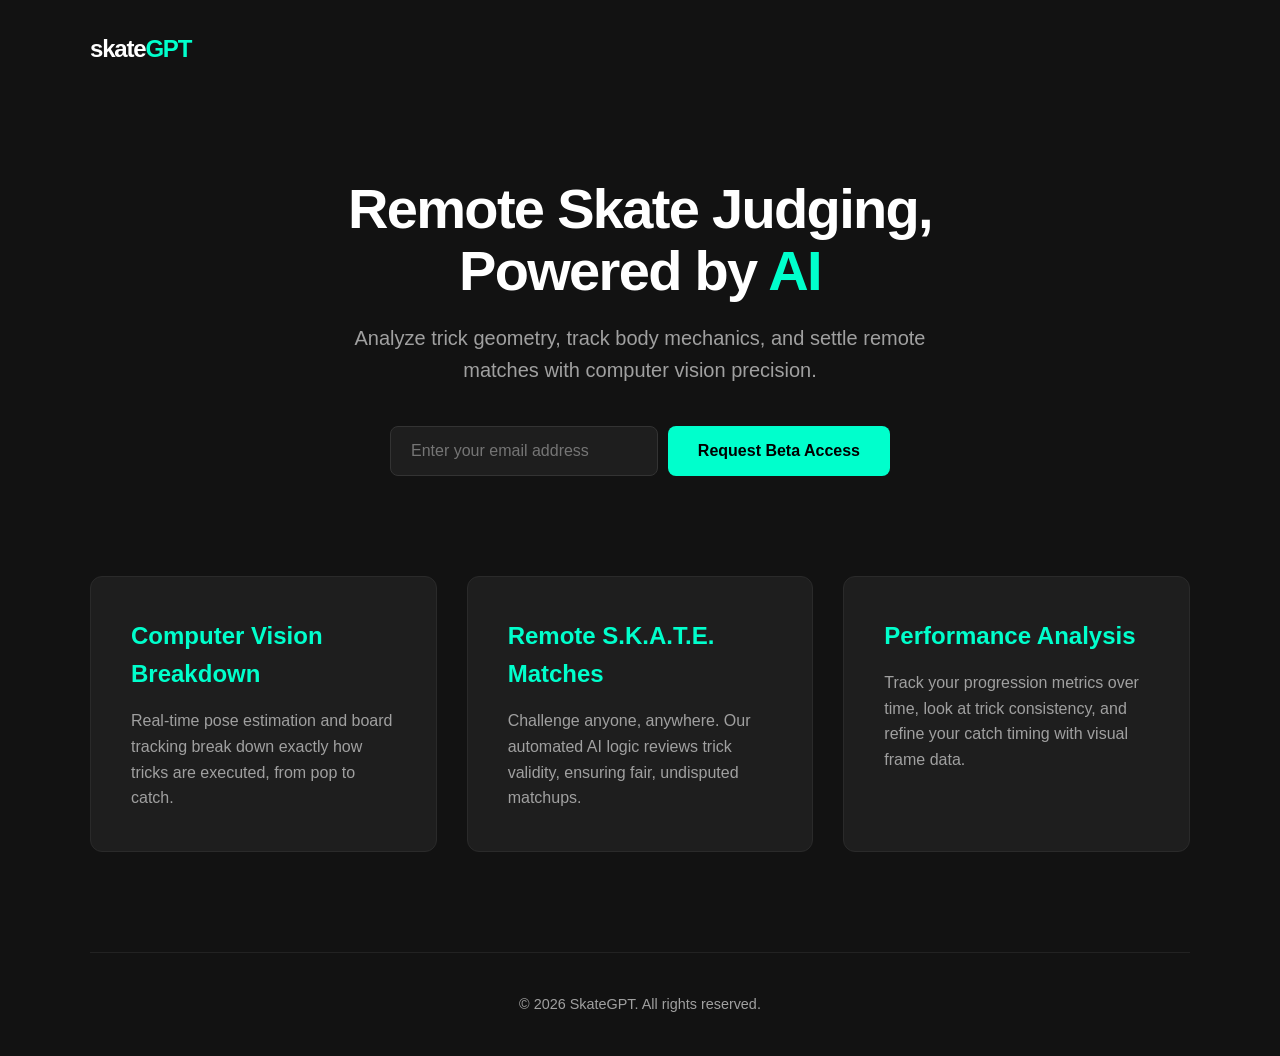
==== html/index.html @ b6791f9b "first commit" ====
<!DOCTYPE html>
<html lang="en">
<head>
    <meta charset="UTF-8">
    <meta name="viewport" content="width=device-width, initial-scale=1.0">
    <title>SkateGPT - AI Skateboarding Judge & Analysis</title>
    <style>
        :root {
            --bg-color: #121212;
            --surface-color: #1e1e1e;
            --accent-color: #00ffcc;
            --text-main: #ffffff;
            --text-muted: #a0a0a0;
        }

        * {
            box-sizing: border-box;
            margin: 0;
            padding: 0;
        }

        body {
            font-family: -apple-system, BlinkMacSystemFont, 'Segoe UI', Roboto, Helvetica, Arial, sans-serif;
            background-color: var(--bg-color);
            color: var(--text-main);
            line-height: 1.6;
            padding: 0 20px;
        }

        header {
            max-width: 1100px;
            margin: 0 auto;
            padding: 30px 0;
            display: flex;
            justify-content: space-between;
            align-items: center;
        }

        .logo {
            font-size: 1.5rem;
            font-weight: 800;
            letter-spacing: -0.05em;
        }

        .logo span {
            color: var(--accent-color);
        }

        .hero {
            max-width: 800px;
            margin: 80px auto;
            text-align: center;
        }

        .hero h1 {
            font-size: 3.5rem;
            font-weight: 800;
            line-height: 1.1;
            margin-bottom: 20px;
            letter-spacing: -0.03em;
        }

        .hero h1 span {
            color: var(--accent-color);
        }

        .hero p {
            font-size: 1.25rem;
            color: var(--text-muted);
            margin-bottom: 40px;
            max-width: 600px;
            margin-left: auto;
            margin-right: auto;
        }

        .cta-form {
            display: flex;
            justify-content: center;
            gap: 10px;
            max-width: 500px;
            margin: 0 auto;
        }

        .cta-form input[type="email"] {
            flex: 1;
            padding: 15px 20px;
            border-radius: 8px;
            border: 1px solid #333;
            background-color: var(--surface-color);
            color: var(--text-main);
            font-size: 1rem;
            outline: none;
        }

        .cta-form input[type="email"]:focus {
            border-color: var(--accent-color);
        }

        .cta-form button {
            padding: 15px 30px;
            background-color: var(--accent-color);
            color: #000;
            border: none;
            border-radius: 8px;
            font-size: 1rem;
            font-weight: 700;
            cursor: pointer;
            transition: opacity 0.2s;
        }

        .cta-form button:hover {
            opacity: 0.9;
        }

        .features {
            max-width: 1100px;
            margin: 100px auto;
            display: grid;
            grid-template-columns: repeat(auto-fit, minmax(300px, 15fr));
            gap: 30px;
        }

        .feature-card {
            background-color: var(--surface-color);
            padding: 40px;
            border-radius: 12px;
            border: 1px solid #2a2a2a;
        }

        .feature-card h3 {
            font-size: 1.5rem;
            margin-bottom: 15px;
            color: var(--accent-color);
        }

        .feature-card p {
            color: var(--text-muted);
        }

        footer {
            text-align: center;
            padding: 40px 0;
            color: var(--text-muted);
            font-size: 0.9rem;
            border-top: 1px solid #222;
            max-width: 1100px;
            margin: 0 auto;
        }

        @media (max-width: 600px) {
            .hero h1 { font-size: 2.5rem; }
            .cta-form { flex-direction: column; }
        }
    </style>
</head>
<body>

    <header>
        <div class="logo">skate<span>GPT</span></div>
    </header>

    <section class="hero">
        <h1>Remote Skate Judging, Powered by <span>AI</span></h1>
        <p>Analyze trick geometry, track body mechanics, and settle remote matches with computer vision precision.</p>
        
        <form class="cta-form" onsubmit="event.preventDefault(); alert('Stoked to have you on board! We will notify you when the beta drops.');">
            <input type="email" placeholder="Enter your email address" required>
            <button type="submit">Request Beta Access</button>
        </form>
    </section>

    <section class="features">
        <div class="feature-card">
            <h3>Computer Vision Breakdown</h3>
            <p>Real-time pose estimation and board tracking break down exactly how tricks are executed, from pop to catch.</p>
        </div>
        <div class="feature-card">
            <h3>Remote S.K.A.T.E. Matches</h3>
            <p>Challenge anyone, anywhere. Our automated AI logic reviews trick validity, ensuring fair, undisputed matchups.</p>
        </div>
        <div class="feature-card">
            <h3>Performance Analysis</h3>
            <p>Track your progression metrics over time, look at trick consistency, and refine your catch timing with visual frame data.</p>
        </div>
    </section>

    <footer>
        <p>&copy; 2026 SkateGPT. All rights reserved.</p>
    </footer>

</body>
</html>
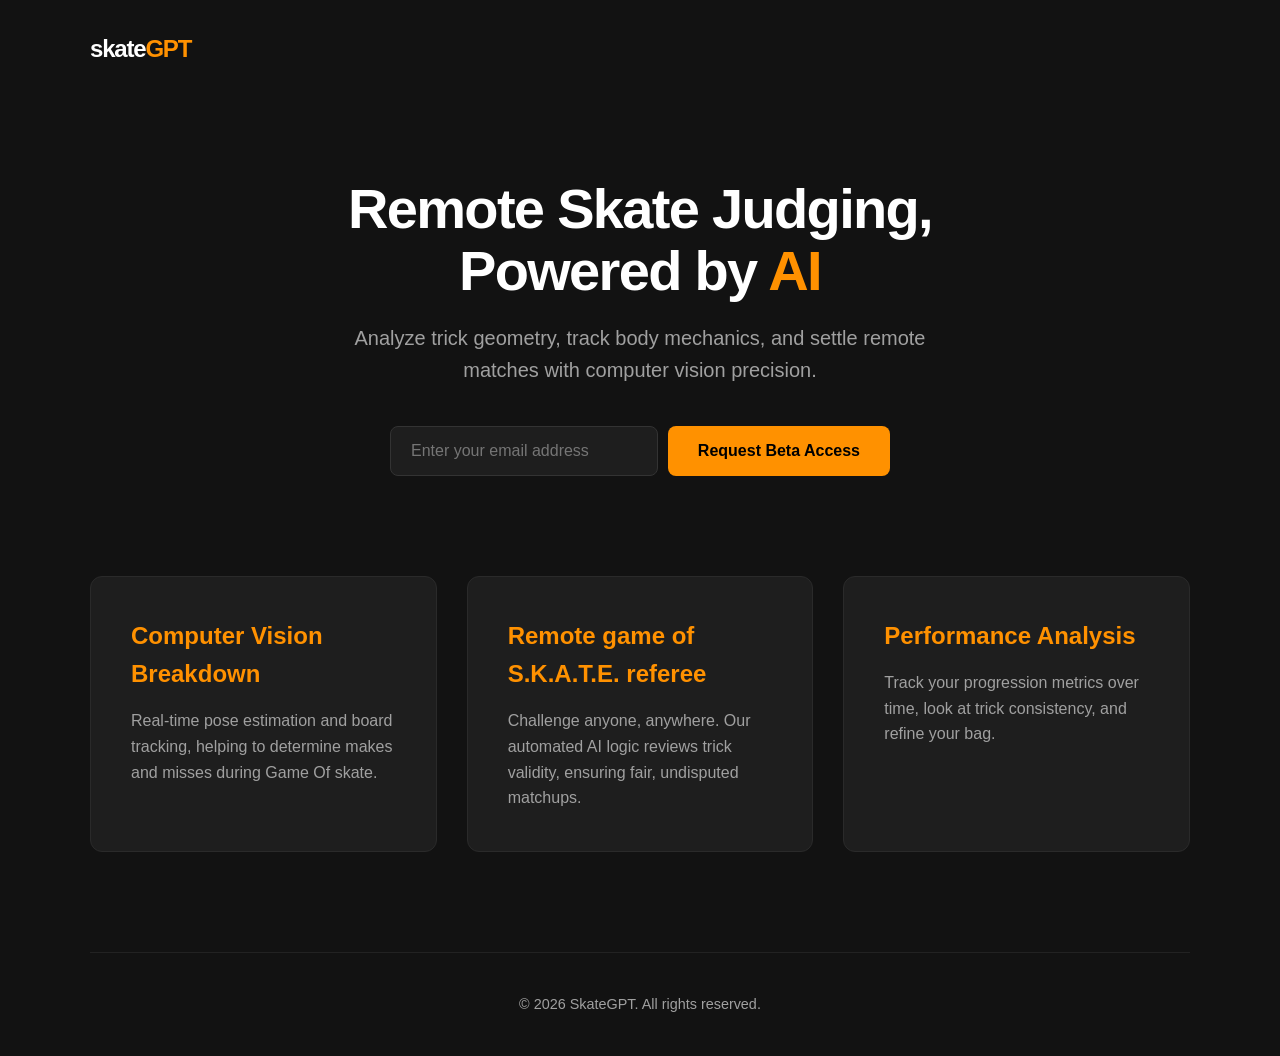
==== commit 7b902408: "fleshing out the outline of the site" ====
--- a/html/index.html
+++ b/html/index.html
@@ -1,192 +1,65 @@
-<!DOCTYPE html>
+<!doctype html>
 <html lang="en">
-<head>
-    <meta charset="UTF-8">
-    <meta name="viewport" content="width=device-width, initial-scale=1.0">
-    <title>SkateGPT - AI Skateboarding Judge & Analysis</title>
-    <style>
-        :root {
-            --bg-color: #121212;
-            --surface-color: #1e1e1e;
-            --accent-color: #00ffcc;
-            --text-main: #ffffff;
-            --text-muted: #a0a0a0;
-        }
+  <head>
+    <meta charset="UTF-8" />
+    <meta name="viewport" content="width=device-width, initial-scale=1.0" />
+    <meta name="description" content="a skatebard-centric narrow Ai, zeroed in on skate stuff, and creating a computer vision referee for remote games of skate.">
+    <link rel="stylesheet" href="css/styles.css">
+    <title>SkateGPT - Skateboard-centric Ai</title>
+  </head>
 
-        * {
-            box-sizing: border-box;
-            margin: 0;
-            padding: 0;
-        }
-
-        body {
-            font-family: -apple-system, BlinkMacSystemFont, 'Segoe UI', Roboto, Helvetica, Arial, sans-serif;
-            background-color: var(--bg-color);
-            color: var(--text-main);
-            line-height: 1.6;
-            padding: 0 20px;
-        }
-
-        header {
-            max-width: 1100px;
-            margin: 0 auto;
-            padding: 30px 0;
-            display: flex;
-            justify-content: space-between;
-            align-items: center;
-        }
-
-        .logo {
-            font-size: 1.5rem;
-            font-weight: 800;
-            letter-spacing: -0.05em;
-        }
-
-        .logo span {
-            color: var(--accent-color);
-        }
-
-        .hero {
-            max-width: 800px;
-            margin: 80px auto;
-            text-align: center;
-        }
-
-        .hero h1 {
-            font-size: 3.5rem;
-            font-weight: 800;
-            line-height: 1.1;
-            margin-bottom: 20px;
-            letter-spacing: -0.03em;
-        }
-
-        .hero h1 span {
-            color: var(--accent-color);
-        }
-
-        .hero p {
-            font-size: 1.25rem;
-            color: var(--text-muted);
-            margin-bottom: 40px;
-            max-width: 600px;
-            margin-left: auto;
-            margin-right: auto;
-        }
-
-        .cta-form {
-            display: flex;
-            justify-content: center;
-            gap: 10px;
-            max-width: 500px;
-            margin: 0 auto;
-        }
-
-        .cta-form input[type="email"] {
-            flex: 1;
-            padding: 15px 20px;
-            border-radius: 8px;
-            border: 1px solid #333;
-            background-color: var(--surface-color);
-            color: var(--text-main);
-            font-size: 1rem;
-            outline: none;
-        }
-
-        .cta-form input[type="email"]:focus {
-            border-color: var(--accent-color);
-        }
-
-        .cta-form button {
-            padding: 15px 30px;
-            background-color: var(--accent-color);
-            color: #000;
-            border: none;
-            border-radius: 8px;
-            font-size: 1rem;
-            font-weight: 700;
-            cursor: pointer;
-            transition: opacity 0.2s;
-        }
-
-        .cta-form button:hover {
-            opacity: 0.9;
-        }
-
-        .features {
-            max-width: 1100px;
-            margin: 100px auto;
-            display: grid;
-            grid-template-columns: repeat(auto-fit, minmax(300px, 15fr));
-            gap: 30px;
-        }
-
-        .feature-card {
-            background-color: var(--surface-color);
-            padding: 40px;
-            border-radius: 12px;
-            border: 1px solid #2a2a2a;
-        }
-
-        .feature-card h3 {
-            font-size: 1.5rem;
-            margin-bottom: 15px;
-            color: var(--accent-color);
-        }
-
-        .feature-card p {
-            color: var(--text-muted);
-        }
-
-        footer {
-            text-align: center;
-            padding: 40px 0;
-            color: var(--text-muted);
-            font-size: 0.9rem;
-            border-top: 1px solid #222;
-            max-width: 1100px;
-            margin: 0 auto;
-        }
-
-        @media (max-width: 600px) {
-            .hero h1 { font-size: 2.5rem; }
-            .cta-form { flex-direction: column; }
-        }
-    </style>
-</head>
-<body>
-
+  <body>
     <header>
-        <div class="logo">skate<span>GPT</span></div>
+      <div class="logo">skate<span>GPT</span></div>
     </header>
 
     <section class="hero">
-        <h1>Remote Skate Judging, Powered by <span>AI</span></h1>
-        <p>Analyze trick geometry, track body mechanics, and settle remote matches with computer vision precision.</p>
-        
-        <form class="cta-form" onsubmit="event.preventDefault(); alert('Stoked to have you on board! We will notify you when the beta drops.');">
-            <input type="email" placeholder="Enter your email address" required>
-            <button type="submit">Request Beta Access</button>
-        </form>
+      <h1>Remote Skate Judging, Powered by <span>AI</span></h1>
+      <p>
+        Analyze trick geometry, track body mechanics, and settle remote matches
+        with computer vision precision.
+      </p>
+
+      <form
+        class="cta-form"
+        onsubmit="
+          event.preventDefault();
+          alert(
+            'Stoked to have you on board! We will notify you when the beta drops.',
+          );
+        "
+      >
+        <input type="email" placeholder="Enter your email address" required />
+        <button type="submit">Request Beta Access</button>
+      </form>
     </section>
 
     <section class="features">
-        <div class="feature-card">
-            <h3>Computer Vision Breakdown</h3>
-            <p>Real-time pose estimation and board tracking break down exactly how tricks are executed, from pop to catch.</p>
-        </div>
-        <div class="feature-card">
-            <h3>Remote S.K.A.T.E. Matches</h3>
-            <p>Challenge anyone, anywhere. Our automated AI logic reviews trick validity, ensuring fair, undisputed matchups.</p>
-        </div>
-        <div class="feature-card">
-            <h3>Performance Analysis</h3>
-            <p>Track your progression metrics over time, look at trick consistency, and refine your catch timing with visual frame data.</p>
-        </div>
+      <div class="feature-card">
+        <h3>Computer Vision Breakdown</h3>
+        <p>
+          Real-time pose estimation and board tracking, helping to determine makes and misses during Game Of skate.
+
+        </p>
+      </div>
+      <div class="feature-card">
+        <h3>Remote game of S.K.A.T.E. referee</h3>
+        <p>
+          Challenge anyone, anywhere. Our automated AI logic reviews trick
+          validity, ensuring fair, undisputed matchups.
+        </p>
+      </div>
+      <div class="feature-card">
+        <h3>Performance Analysis</h3>
+        <p>
+          Track your progression metrics over time, look at trick consistency,
+          and refine your bag.
+        </p>
+      </div>
     </section>
 
     <footer>
-        <p>&copy; 2026 SkateGPT. All rights reserved.</p>
+      <p>&copy; 2026 SkateGPT. All rights reserved.</p>
     </footer>
-
-</body>
-</html>+  </body>
+</html>
--- a/html/css/styles.css
+++ b/html/css/styles.css
@@ -0,0 +1,152 @@
+:root {
+  --bg-color: #121212;
+  --surface-color: #1e1e1e;
+  --accent-color: #ff9100;
+  --text-main: #ffffff;
+  --text-muted: #a0a0a0;
+}
+
+* {
+  box-sizing: border-box;
+  margin: 0;
+  padding: 0;
+}
+
+body {
+  font-family: -apple-system, BlinkMacSystemFont, "Segoe UI", Roboto, Helvetica, Arial, sans-serif;
+  background-color: var(--bg-color);
+  color: var(--text-main);
+  line-height: 1.6;
+  padding: 0 20px;
+}
+
+header {
+  max-width: 1100px;
+  margin: 0 auto;
+  padding: 30px 0;
+  display: flex;
+  justify-content: space-between;
+  align-items: center;
+}
+
+.logo {
+  font-size: 1.5rem;
+  font-weight: 800;
+  letter-spacing: -0.05em;
+}
+
+.logo span {
+  color: var(--accent-color);
+}
+
+.hero {
+  max-width: 800px;
+  margin: 80px auto;
+  text-align: center;
+}
+
+.hero h1 {
+  font-size: 3.5rem;
+  font-weight: 800;
+  line-height: 1.1;
+  margin-bottom: 20px;
+  letter-spacing: -0.03em;
+}
+
+.hero h1 span {
+  color: var(--accent-color);
+}
+
+.hero p {
+  font-size: 1.25rem;
+  color: var(--text-muted);
+  margin-bottom: 40px;
+  max-width: 600px;
+  margin-left: auto;
+  margin-right: auto;
+}
+
+.cta-form {
+  display: flex;
+  justify-content: center;
+  gap: 10px;
+  max-width: 500px;
+  margin: 0 auto;
+}
+
+.cta-form input[type=email] {
+  flex: 1;
+  padding: 15px 20px;
+  border-radius: 8px;
+  border: 1px solid #333;
+  background-color: var(--surface-color);
+  color: var(--text-main);
+  font-size: 1rem;
+  outline: none;
+}
+
+.cta-form input[type=email]:focus {
+  border-color: var(--accent-color);
+}
+
+.cta-form button {
+  padding: 15px 30px;
+  background-color: var(--accent-color);
+  color: #000;
+  border: none;
+  border-radius: 8px;
+  font-size: 1rem;
+  font-weight: 700;
+  cursor: pointer;
+  transition: opacity 0.2s;
+}
+
+.cta-form button:hover {
+  opacity: 0.9;
+}
+
+.features {
+  max-width: 1100px;
+  margin: 100px auto;
+  display: grid;
+  grid-template-columns: repeat(auto-fit, minmax(300px, 15fr));
+  gap: 30px;
+}
+
+.feature-card {
+  background-color: var(--surface-color);
+  padding: 40px;
+  border-radius: 12px;
+  border: 1px solid #2a2a2a;
+}
+
+.feature-card h3 {
+  font-size: 1.5rem;
+  margin-bottom: 15px;
+  color: var(--accent-color);
+}
+
+.feature-card p {
+  color: var(--text-muted);
+}
+
+footer {
+  text-align: center;
+  padding: 40px 0;
+  color: var(--text-muted);
+  font-size: 0.9rem;
+  border-top: 1px solid #222;
+  max-width: 1100px;
+  margin: 0 auto;
+}
+
+@media (max-width: 600px) {
+  .hero h1 {
+    font-size: 2.5rem;
+  }
+  .cta-form {
+    flex-direction: column;
+  }
+}
+
+/*# sourceMappingURL=styles.css.map */
